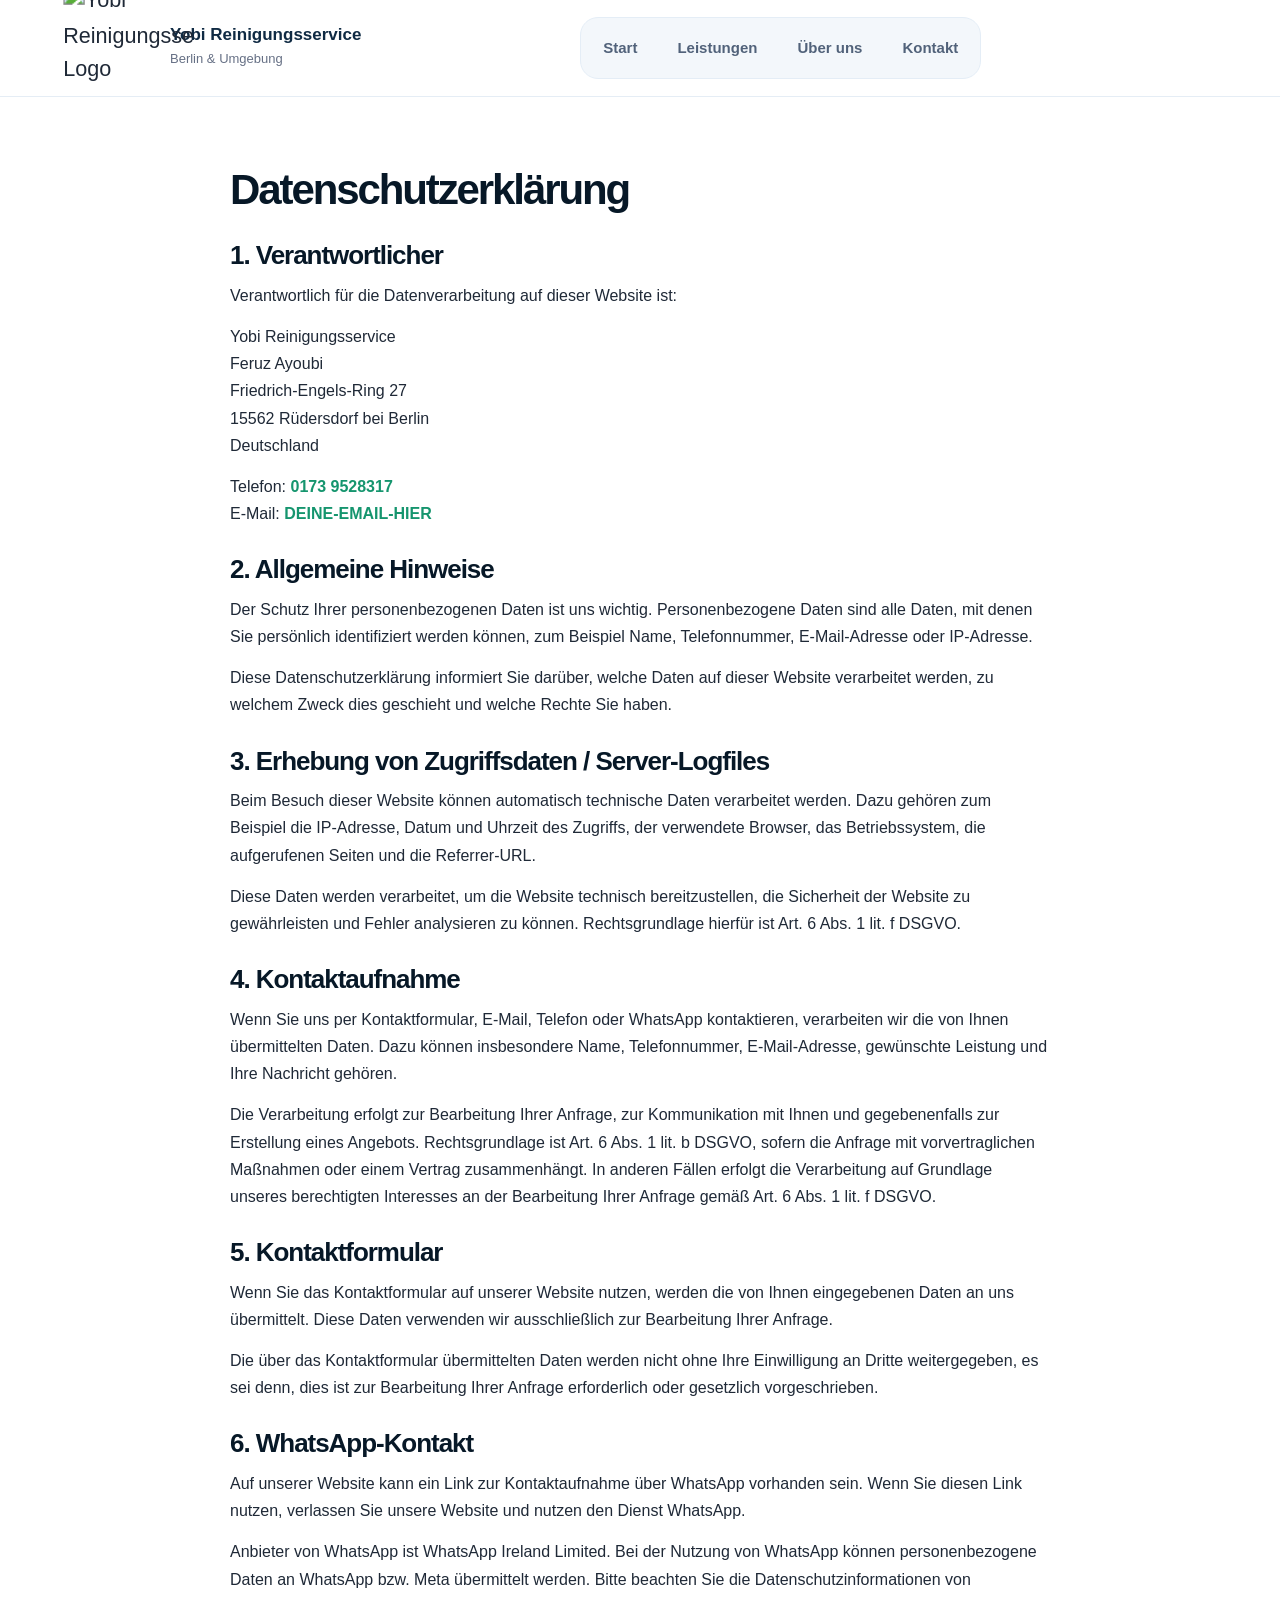
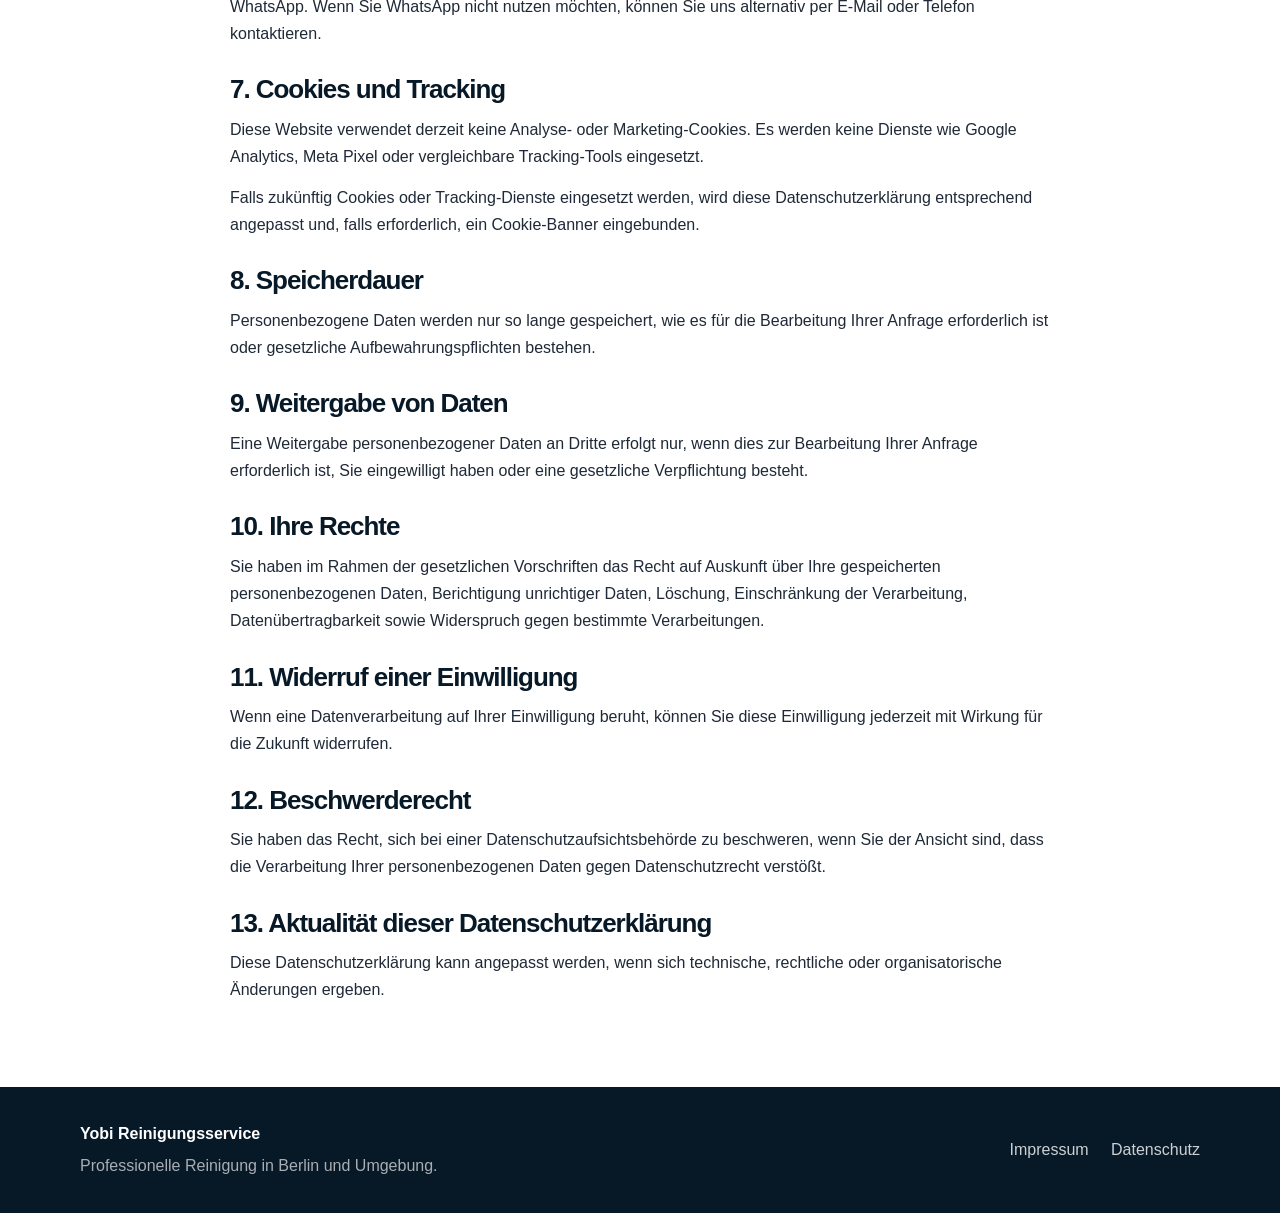
==== datenschutz.html @ 91d22fc0 "Add files via upload" ====
<!DOCTYPE html>
<html lang="de">
<head>
    <meta charset="UTF-8" />
    <meta name="viewport" content="width=device-width, initial-scale=1.0" />

    <title>Datenschutzerklärung | Yobi Reinigungsservice</title>
    <meta name="description" content="Datenschutzerklärung von Yobi Reinigungsservice." />

    <link rel="stylesheet" href="styles.css" />
</head>

<body>
<header class="site-header">
    <div class="container nav-wrapper">
        <a href="index.html" class="logo">
            <img src="images/logo.png" alt="Yobi Reinigungsservice Logo" class="logo-img">
            <span>
          <strong>Yobi Reinigungsservice</strong>
          <small>Berlin & Umgebung</small>
        </span>
        </a>

        <nav class="main-nav">
            <a href="index.html#start">Start</a>
            <a href="index.html#leistungen">Leistungen</a>
            <a href="index.html#ueber-uns">Über uns</a>
            <a href="index.html#kontakt">Kontakt</a>
        </nav>
    </div>
</header>

<main class="section legal-page">
    <div class="container">
        <h1>Datenschutzerklärung</h1>

        <h2>1. Verantwortlicher</h2>
        <p>
            Verantwortlich für die Datenverarbeitung auf dieser Website ist:
        </p>

        <p>
            Yobi Reinigungsservice<br>
            Feruz Ayoubi<br>
            Friedrich-Engels-Ring 27<br>
            15562 Rüdersdorf bei Berlin<br>
            Deutschland
        </p>

        <p>
            Telefon: <a href="tel:+491739528317">0173 9528317</a><br>
            E-Mail: <a href="mailto:DEINE-EMAIL-HIER">DEINE-EMAIL-HIER</a>
        </p>

        <h2>2. Allgemeine Hinweise</h2>
        <p>
            Der Schutz Ihrer personenbezogenen Daten ist uns wichtig. Personenbezogene Daten sind alle Daten,
            mit denen Sie persönlich identifiziert werden können, zum Beispiel Name, Telefonnummer,
            E-Mail-Adresse oder IP-Adresse.
        </p>

        <p>
            Diese Datenschutzerklärung informiert Sie darüber, welche Daten auf dieser Website verarbeitet werden,
            zu welchem Zweck dies geschieht und welche Rechte Sie haben.
        </p>

        <h2>3. Erhebung von Zugriffsdaten / Server-Logfiles</h2>
        <p>
            Beim Besuch dieser Website können automatisch technische Daten verarbeitet werden.
            Dazu gehören zum Beispiel die IP-Adresse, Datum und Uhrzeit des Zugriffs,
            der verwendete Browser, das Betriebssystem, die aufgerufenen Seiten und die Referrer-URL.
        </p>

        <p>
            Diese Daten werden verarbeitet, um die Website technisch bereitzustellen,
            die Sicherheit der Website zu gewährleisten und Fehler analysieren zu können.
            Rechtsgrundlage hierfür ist Art. 6 Abs. 1 lit. f DSGVO.
        </p>

        <h2>4. Kontaktaufnahme</h2>
        <p>
            Wenn Sie uns per Kontaktformular, E-Mail, Telefon oder WhatsApp kontaktieren,
            verarbeiten wir die von Ihnen übermittelten Daten. Dazu können insbesondere Name,
            Telefonnummer, E-Mail-Adresse, gewünschte Leistung und Ihre Nachricht gehören.
        </p>

        <p>
            Die Verarbeitung erfolgt zur Bearbeitung Ihrer Anfrage, zur Kommunikation mit Ihnen
            und gegebenenfalls zur Erstellung eines Angebots. Rechtsgrundlage ist Art. 6 Abs. 1 lit. b DSGVO,
            sofern die Anfrage mit vorvertraglichen Maßnahmen oder einem Vertrag zusammenhängt.
            In anderen Fällen erfolgt die Verarbeitung auf Grundlage unseres berechtigten Interesses
            an der Bearbeitung Ihrer Anfrage gemäß Art. 6 Abs. 1 lit. f DSGVO.
        </p>

        <h2>5. Kontaktformular</h2>
        <p>
            Wenn Sie das Kontaktformular auf unserer Website nutzen, werden die von Ihnen eingegebenen
            Daten an uns übermittelt. Diese Daten verwenden wir ausschließlich zur Bearbeitung Ihrer Anfrage.
        </p>

        <p>
            Die über das Kontaktformular übermittelten Daten werden nicht ohne Ihre Einwilligung an Dritte
            weitergegeben, es sei denn, dies ist zur Bearbeitung Ihrer Anfrage erforderlich oder gesetzlich vorgeschrieben.
        </p>

        <h2>6. WhatsApp-Kontakt</h2>
        <p>
            Auf unserer Website kann ein Link zur Kontaktaufnahme über WhatsApp vorhanden sein.
            Wenn Sie diesen Link nutzen, verlassen Sie unsere Website und nutzen den Dienst WhatsApp.
        </p>

        <p>
            Anbieter von WhatsApp ist WhatsApp Ireland Limited. Bei der Nutzung von WhatsApp können
            personenbezogene Daten an WhatsApp bzw. Meta übermittelt werden. Bitte beachten Sie die
            Datenschutzinformationen von WhatsApp. Wenn Sie WhatsApp nicht nutzen möchten, können Sie uns
            alternativ per E-Mail oder Telefon kontaktieren.
        </p>

        <h2>7. Cookies und Tracking</h2>
        <p>
            Diese Website verwendet derzeit keine Analyse- oder Marketing-Cookies.
            Es werden keine Dienste wie Google Analytics, Meta Pixel oder vergleichbare Tracking-Tools eingesetzt.
        </p>

        <p>
            Falls zukünftig Cookies oder Tracking-Dienste eingesetzt werden, wird diese Datenschutzerklärung
            entsprechend angepasst und, falls erforderlich, ein Cookie-Banner eingebunden.
        </p>

        <h2>8. Speicherdauer</h2>
        <p>
            Personenbezogene Daten werden nur so lange gespeichert, wie es für die Bearbeitung Ihrer Anfrage
            erforderlich ist oder gesetzliche Aufbewahrungspflichten bestehen.
        </p>

        <h2>9. Weitergabe von Daten</h2>
        <p>
            Eine Weitergabe personenbezogener Daten an Dritte erfolgt nur, wenn dies zur Bearbeitung Ihrer Anfrage
            erforderlich ist, Sie eingewilligt haben oder eine gesetzliche Verpflichtung besteht.
        </p>

        <h2>10. Ihre Rechte</h2>
        <p>
            Sie haben im Rahmen der gesetzlichen Vorschriften das Recht auf Auskunft über Ihre gespeicherten
            personenbezogenen Daten, Berichtigung unrichtiger Daten, Löschung, Einschränkung der Verarbeitung,
            Datenübertragbarkeit sowie Widerspruch gegen bestimmte Verarbeitungen.
        </p>

        <h2>11. Widerruf einer Einwilligung</h2>
        <p>
            Wenn eine Datenverarbeitung auf Ihrer Einwilligung beruht, können Sie diese Einwilligung jederzeit
            mit Wirkung für die Zukunft widerrufen.
        </p>

        <h2>12. Beschwerderecht</h2>
        <p>
            Sie haben das Recht, sich bei einer Datenschutzaufsichtsbehörde zu beschweren,
            wenn Sie der Ansicht sind, dass die Verarbeitung Ihrer personenbezogenen Daten gegen Datenschutzrecht verstößt.
        </p>

        <h2>13. Aktualität dieser Datenschutzerklärung</h2>
        <p>
            Diese Datenschutzerklärung kann angepasst werden, wenn sich technische, rechtliche oder organisatorische
            Änderungen ergeben.
        </p>
    </div>
</main>

<footer class="site-footer">
    <div class="container footer-grid">
        <div>
            <strong>Yobi Reinigungsservice</strong>
            <p>Professionelle Reinigung in Berlin und Umgebung.</p>
        </div>

        <div>
            <a href="impressum.html">Impressum</a>
            <a href="datenschutz.html">Datenschutz</a>
        </div>
    </div>
</footer>
</body>
</html>
---- styles.css ----
:root {
  --navy: #0f2a43;
  --navy-dark: #071827;
  --green: #20b486;
  --green-dark: #15956e;
  --text: #1f2937;
  --muted: #667085;
  --bg: #ffffff;
  --soft: #f5f8fb;
  --border: #e5eaf0;
  --shadow: 0 24px 70px rgba(15, 42, 67, 0.12);
  --radius: 24px;
}

* {
  box-sizing: border-box;
  margin: 0;
  padding: 0;
}

html {
  scroll-behavior: smooth;
}

body {
  font-family: Arial, Helvetica, sans-serif;
  color: var(--text);
  background: var(--bg);
  line-height: 1.6;
}

a {
  color: inherit;
  text-decoration: none;
}

.container {
  width: min(1120px, calc(100% - 40px));
  margin: 0 auto;
}

/* Header */

.site-header {
  position: sticky;
  top: 0;
  z-index: 100;
  background: rgba(255, 255, 255, 0.96);
  backdrop-filter: blur(16px);
  border-bottom: 1px solid #e5edf5;
}

.nav-wrapper {
  min-height: 96px;
  display: grid;
  grid-template-columns: auto 1fr auto;
  align-items: center;
  gap: 34px;
}

.logo {
  display: flex;
  align-items: center;
  gap: 4px;
  flex-shrink: 0;
}

.logo-img {
  width: 96px;
  height: 96px;
  object-fit: contain;
  display: block;
  flex-shrink: 0;
  transform: scale(1.35);
  margin-right: -10px;
}

.logo strong {
  display: block;
  color: var(--navy);
  font-size: 17px;
  font-weight: 900;
  line-height: 1.1;
}

.logo small {
  display: block;
  color: var(--muted);
  font-size: 13px;
  margin-top: 5px;
}

.main-nav {
  justify-self: center;
  display: flex;
  align-items: center;
  gap: 8px;
  padding: 6px;
  background: #f3f7fb;
  border: 1px solid #e4edf6;
  border-radius: 18px;
}

.main-nav a {
  padding: 12px 16px;
  border-radius: 14px;
  color: #51627a;
  font-size: 15px;
  font-weight: 800;
  white-space: nowrap;
  transition: 0.2s ease;
}

.main-nav a:hover,
.main-nav a.active {
  color: #15956e;
  background: #ffffff;
  box-shadow: 0 8px 20px rgba(32, 180, 134, 0.12);
}
.header-actions {
  display: flex;
  align-items: center;
  gap: 12px;
}

.phone-btn {
  min-height: 48px;
  padding: 0 18px;
  border-radius: 14px;
  border: 1px solid #dfe8f2;
  display: inline-flex;
  align-items: center;
  justify-content: center;
  color: var(--navy);
  font-size: 15px;
  font-weight: 800;
  background: #ffffff;
  white-space: nowrap;
}

.offer-btn {
  min-height: 48px;
  padding: 0 22px;
  border-radius: 14px;
  background: var(--green);
  color: #ffffff;
  display: inline-flex;
  align-items: center;
  justify-content: center;
  font-size: 15px;
  font-weight: 900;
  white-space: nowrap;
  box-shadow: 0 14px 30px rgba(32, 180, 134, 0.25);
}

.offer-btn:hover {
  background: var(--green-dark);
}

.offer-btn:hover {
  background: #0b5f9d;
}

.menu-toggle {
  display: none;
  width: 44px;
  height: 44px;
  border: 1px solid var(--border);
  border-radius: 12px;
  background: #fff;
  cursor: pointer;
}

.menu-toggle span {
  display: block;
  width: 20px;
  height: 2px;
  margin: 5px auto;
  background: var(--navy);
  border-radius: 99px;
}

/* Hero */

.hero {
  padding: 90px 0 80px;
  background:
    radial-gradient(circle at top left, rgba(32, 180, 134, 0.14), transparent 35%),
    linear-gradient(180deg, #ffffff 0%, #f7fbfd 100%);
}

.hero-grid {
  display: grid;
  grid-template-columns: 1.1fr 0.9fr;
  gap: 56px;
  align-items: center;
}

.eyebrow {
  display: inline-flex;
  align-items: center;
  gap: 8px;
  color: var(--green-dark);
  font-weight: 800;
  font-size: 14px;
  letter-spacing: 0.08em;
  text-transform: uppercase;
  margin-bottom: 16px;
}

h1,
h2,
h3 {
  color: var(--navy-dark);
  line-height: 1.1;
}

h1 {
  font-size: clamp(44px, 6vw, 74px);
  letter-spacing: -0.05em;
  margin-bottom: 24px;
}

h2 {
  font-size: clamp(32px, 4vw, 48px);
  letter-spacing: -0.04em;
  margin-bottom: 18px;
}

h3 {
  font-size: 22px;
  margin-bottom: 10px;
}

.hero-text {
  font-size: 20px;
  color: var(--muted);
  max-width: 640px;
  margin-bottom: 32px;
}

.hero-actions {
  display: flex;
  flex-wrap: wrap;
  gap: 14px;
  margin-bottom: 28px;
}

.btn {
  display: inline-flex;
  align-items: center;
  justify-content: center;
  min-height: 52px;
  padding: 0 22px;
  border-radius: 999px;
  font-weight: 800;
  transition: 0.2s ease;
  border: 0;
  cursor: pointer;
}

.btn-primary {
  background: var(--green);
  color: #fff;
  box-shadow: 0 16px 34px rgba(32, 180, 134, 0.3);
}

.btn-primary:hover {
  background: var(--green-dark);
  transform: translateY(-2px);
}

.btn-secondary {
  background: #fff;
  color: var(--navy);
  border: 1px solid var(--border);
}

.btn-secondary:hover {
  transform: translateY(-2px);
  box-shadow: var(--shadow);
}

.trust-list {
  display: flex;
  flex-wrap: wrap;
  gap: 12px;
}

.trust-list span {
  padding: 10px 14px;
  border-radius: 999px;
  background: #fff;
  border: 1px solid var(--border);
  color: var(--navy);
  font-weight: 700;
  font-size: 14px;
}

.hero-card {
  position: relative;
}

.hero-image-placeholder {
  min-height: 520px;
  border-radius: 34px;
  background-image:
    linear-gradient(rgba(15, 42, 67, 0.15), rgba(15, 42, 67, 0.25)),
    url("images/berlin-hero.jpg");
  background-size: cover;
  background-position: center;
  box-shadow: var(--shadow);
  overflow: hidden;
}

.hero-image-placeholder span {
  font-size: 42px;
  color: #fff;
  font-weight: 900;
  letter-spacing: -0.04em;
}
.hero {
  padding: 110px 0 90px;
  min-height: 760px;
  display: flex;
  align-items: center;
  background-image:
    linear-gradient(
      90deg,
      rgba(255, 255, 255, 0.98) 0%,
      rgba(255, 255, 255, 0.9) 32%,
      rgba(255, 255, 255, 0.55) 55%,
      rgba(255, 255, 255, 0.08) 100%
    ),
    url("images/berlin-hero.png");
  background-size: cover;
  background-position: center right;
  background-repeat: no-repeat;
}

.stats-card {
  position: absolute;
  left: -30px;
  bottom: 34px;
  width: 260px;
  padding: 22px;
  border-radius: 22px;
  background: #fff;
  box-shadow: var(--shadow);
  display: grid;
  gap: 16px;
}

.stats-card strong {
  display: block;
  color: var(--green-dark);
  font-size: 28px;
  line-height: 1;
}

.stats-card span {
  color: var(--muted);
  font-size: 14px;
}

/* Sections */

.section {
  padding: 90px 0;
}

.section-soft {
  background: var(--soft);
}

.section-heading {
  max-width: 760px;
  margin-bottom: 42px;
}

.section-heading p {
  color: var(--muted);
  font-size: 18px;
}

.service-grid {
  display: grid;
  grid-template-columns: repeat(3, 1fr);
  gap: 22px;
}

.service-card {
  padding: 30px;
  border: 1px solid var(--border);
  border-radius: var(--radius);
  background: #fff;
  box-shadow: 0 12px 40px rgba(15, 42, 67, 0.06);
  transition: 0.2s ease;
}
.service-card {
  position: relative;
  overflow: hidden;
  background-size: cover;
  background-position: center;
  isolation: isolate;
}

.service-card::before {
  content: "";
  position: absolute;
  inset: 0;
  background: linear-gradient(
    90deg,
    rgba(255, 255, 255, 1) 0%,
    rgba(255, 255, 255, 0.96) 45%,
    rgba(255, 255, 255, 0.72) 70%,
    rgba(255, 255, 255, 0.28) 100%
  );
  z-index: -1;
}

.service-wohnung {
  background-image: url("images/wohnung.png");
}
.service-icon {
  width: 54px;
  height: 54px;
  border-radius: 18px;
  background: rgba(32, 180, 134, 0.12);
  color: var(--green-dark);
  display: grid;
  place-items: center;
  font-size: 26px;
  margin-bottom: 22px;
}
.service-fenster {
  background-image: url("images/fensterreinigung.png");
  background-position: center right;
}
.service-umzug {
  background-image: url("images/umzug.png");
  background-position: center right;
  background-size: cover;
  background-repeat: no-repeat;
}

.service-treppenhaus {
  background-image: url("images/treppen.png");
  background-position: center right;
  background-size: cover;
  background-repeat: no-repeat;
}
.service-grund {
  background-image: url("images/grund.png");
  background-position: center right;
  background-size: cover;
  background-repeat: no-repeat;
}

.service-buero {
  background-image: url("images/buero.png");
  background-position: center right;
  background-size: cover;
  background-repeat: no-repeat;
}
.service-card h3 {
  margin-bottom: 12px;
}

.service-card:hover {
  transform: translateY(-6px);
  box-shadow: var(--shadow);
  border-color: rgba(32, 180, 134, 0.35);
}

.service-card p {
  color: var(--muted);
}

/* About */

.split {
  display: grid;
  grid-template-columns: 0.8fr 1.2fr;
  gap: 70px;
  align-items: start;
}

.split p {
  color: var(--muted);
  font-size: 18px;
}

.feature-list {
  margin-top: 26px;
  display: grid;
  grid-template-columns: repeat(2, 1fr);
  gap: 14px;
}

.feature-list span {
  padding: 16px;
  border-radius: 18px;
  background: #fff;
  border: 1px solid var(--border);
  font-weight: 800;
  color: var(--navy);
}

/* Process */

.process-grid {
  display: grid;
  grid-template-columns: repeat(3, 1fr);
  gap: 22px;
}

.process-card {
  padding: 30px;
  border-radius: var(--radius);
  background: var(--navy);
  color: #fff;
}

.process-card span {
  display: inline-flex;
  margin-bottom: 24px;
  color: var(--green);
  font-size: 18px;
  font-weight: 900;
}

.process-card h3 {
  color: #fff;
}

.process-card p {
  color: rgba(255, 255, 255, 0.75);
}

/* Contact */

.contact-section {
  background: linear-gradient(180deg, #ffffff 0%, #f7fbfd 100%);
}

.contact-grid {
  display: grid;
  grid-template-columns: 0.9fr 1.1fr;
  gap: 50px;
  align-items: start;
}

.contact-info {
  margin-top: 28px;
  display: grid;
  gap: 12px;
}

.contact-info p {
  padding: 16px 18px;
  background: #fff;
  border: 1px solid var(--border);
  border-radius: 16px;
}

.contact-form {
  padding: 34px;
  border-radius: 30px;
  background: #fff;
  box-shadow: var(--shadow);
  display: grid;
  gap: 16px;
}

.contact-form label {
  display: grid;
  gap: 7px;
  font-weight: 800;
  color: var(--navy);
}

.contact-form input,
.contact-form select,
.contact-form textarea {
  width: 100%;
  border: 1px solid var(--border);
  border-radius: 14px;
  padding: 14px 16px;
  font: inherit;
  color: var(--text);
  background: #fff;
  outline: none;
}

.contact-form textarea {
  min-height: 130px;
  resize: vertical;
}

.contact-form input:focus,
.contact-form select:focus,
.contact-form textarea:focus {
  border-color: var(--green);
  box-shadow: 0 0 0 4px rgba(32, 180, 134, 0.13);
}

/* Footer */

.site-footer {
  background: var(--navy-dark);
  color: #fff;
  padding: 34px 0;
}

.footer-grid {
  display: flex;
  justify-content: space-between;
  gap: 24px;
  align-items: center;
}

.site-footer p {
  color: rgba(255, 255, 255, 0.65);
  margin-top: 6px;
}

.site-footer a {
  color: rgba(255, 255, 255, 0.8);
  margin-left: 18px;
}

.site-footer a:hover {
  color: #fff;
}

/* Mobile */

@media (max-width: 900px) {
  .menu-toggle {
    display: block;
  }

  .main-nav {
    position: absolute;
    top: 82px;
    left: 20px;
    right: 20px;
    display: none;
    flex-direction: column;
    align-items: stretch;
    gap: 0;
    padding: 16px;
    background: #fff;
    border: 1px solid var(--border);
    border-radius: 22px;
    box-shadow: var(--shadow);
  }

  .main-nav.is-open {
    display: flex;
  }

  .main-nav a {
    padding: 14px;
    border-radius: 12px;
  }

  .nav-cta {
    text-align: center;
    margin-top: 8px;
  }

  .hero-grid,
  .split,
  .contact-grid {
    grid-template-columns: 1fr;
  }

  .hero {
    padding: 60px 0;
  }

  .hero-image-placeholder {
    min-height: 340px;
  }

  .stats-card {
    position: static;
    width: 100%;
    margin-top: 18px;
  }

  .service-grid,
  .process-grid {
    grid-template-columns: 1fr;
  }

  .feature-list {
    grid-template-columns: 1fr;
  }

  .section {
    padding: 64px 0;
  }

  .footer-grid {
    flex-direction: column;
    align-items: flex-start;
  }

  .site-footer a {
    margin-left: 0;
    margin-right: 18px;
  }
}

@media (max-width: 520px) {
  .container {
    width: min(100% - 28px, 1120px);
  }

  .logo strong {
    font-size: 14px;
  }

  .logo small {
    font-size: 12px;
  }

  h1 {
    font-size: 42px;
  }

  .hero-text {
    font-size: 17px;
  }

  .hero-actions {
    flex-direction: column;
  }

  .btn {
    width: 100%;
  }

  .contact-form {
    padding: 22px;
  }
}
.hero-card,
.hero-image-placeholder {
  display: none !important;
}
.legal-page {
  padding: 70px 0;
}

.legal-page .container {
  max-width: 820px;
}

.legal-page h1 {
  font-size: 42px;
  margin-bottom: 28px;
}

.legal-page h2 {
  font-size: 26px;
  margin-top: 28px;
  margin-bottom: 12px;
}

.legal-page p {
  font-size: 16px;
  line-height: 1.7;
  color: var(--text);
  margin-bottom: 14px;
}

.legal-page a {
  color: var(--green-dark);
  font-weight: 700;
}
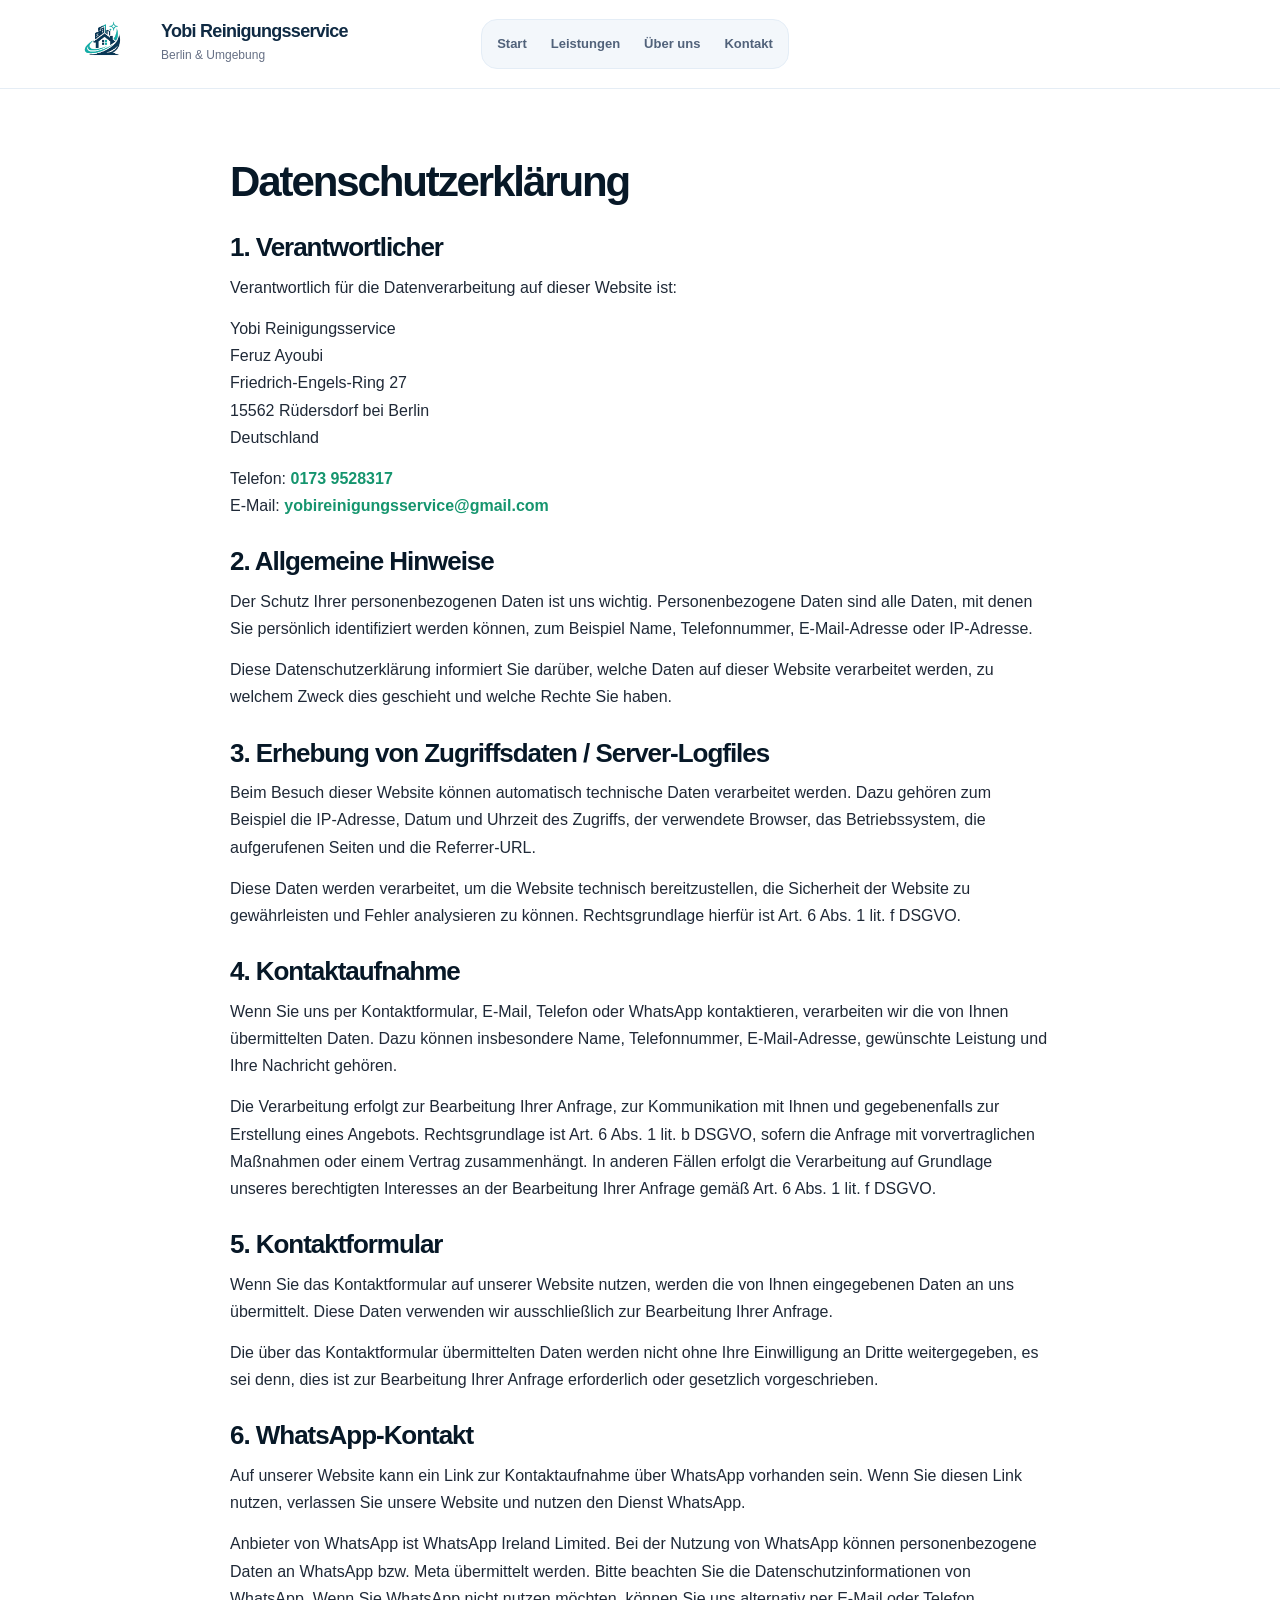
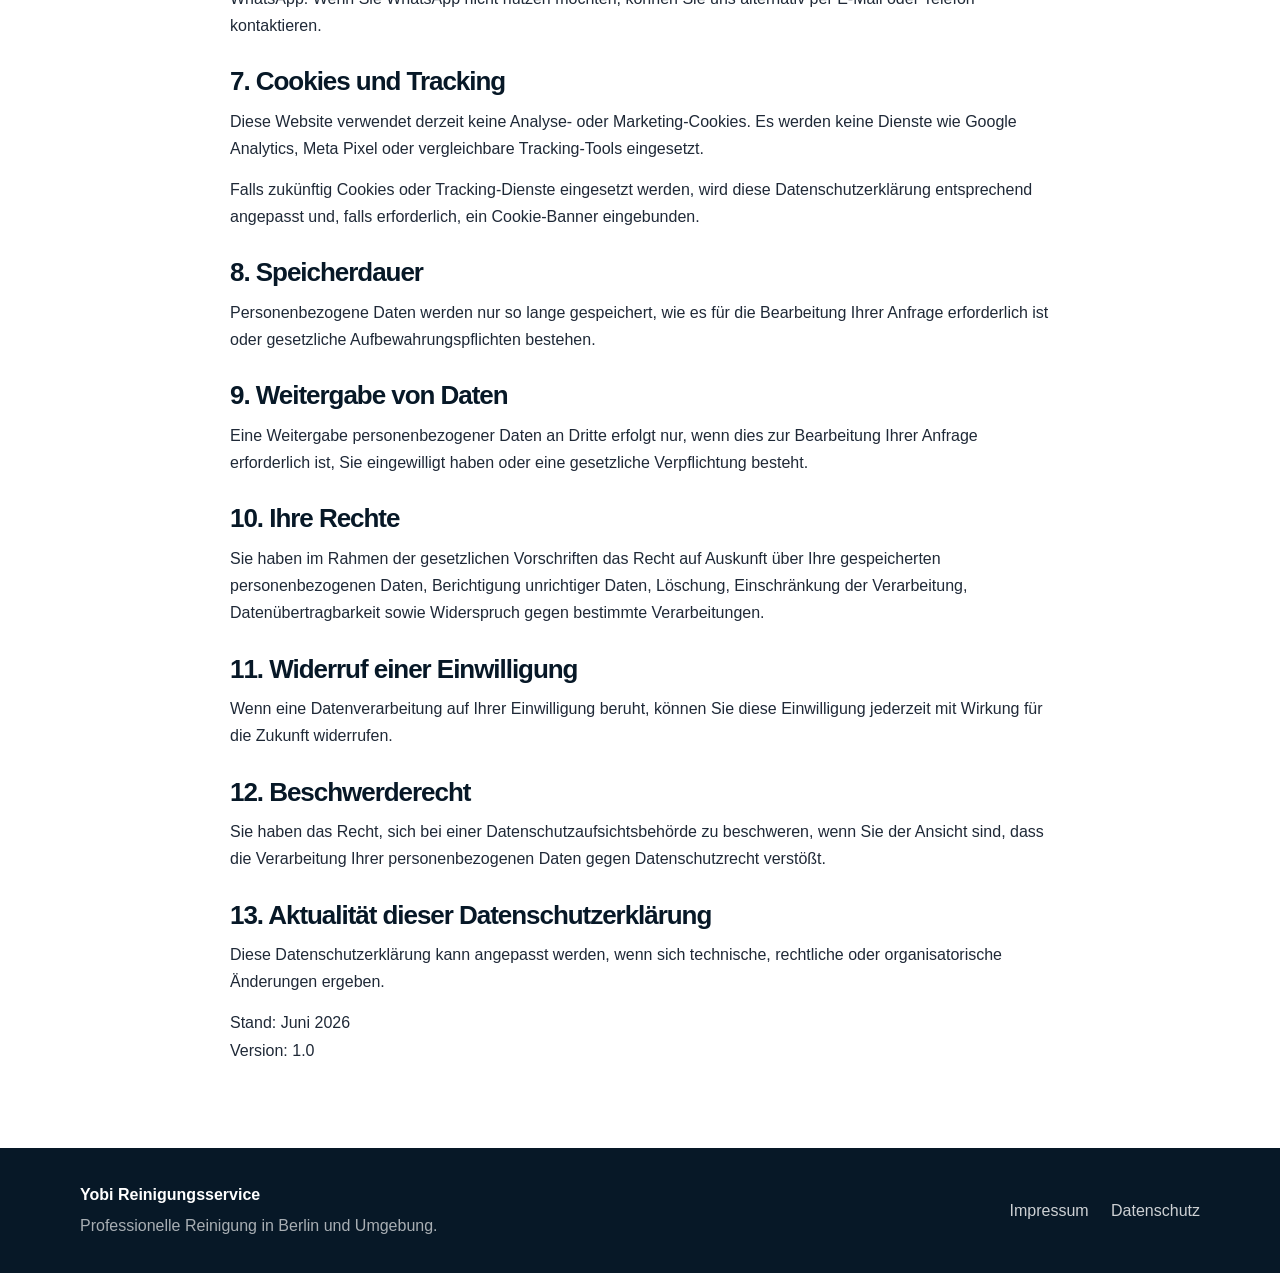
==== commit d0c38df1: "Add files via upload" ====
--- a/datenschutz.html
+++ b/datenschutz.html
@@ -49,7 +49,7 @@
 
         <p>
             Telefon: <a href="tel:+491739528317">0173 9528317</a><br>
-            E-Mail: <a href="mailto:DEINE-EMAIL-HIER">DEINE-EMAIL-HIER</a>
+            E-Mail: <a href="mailto:yobireinigungsservice@gmail.com">yobireinigungsservice@gmail.com</a>
         </p>
 
         <h2>2. Allgemeine Hinweise</h2>
@@ -163,6 +163,10 @@
             Diese Datenschutzerklärung kann angepasst werden, wenn sich technische, rechtliche oder organisatorische
             Änderungen ergeben.
         </p>
+        <p class="privacy-version">
+            Stand: Juni 2026<br>
+            Version: 1.0
+        </p>
     </div>
 </main>
 
--- a/styles.css
+++ b/styles.css
@@ -51,61 +51,64 @@
 }
 
 .nav-wrapper {
-  min-height: 96px;
-  display: grid;
-  grid-template-columns: auto 1fr auto;
+  min-height: 88px;
+  display: grid;
+  grid-template-columns: 300px 1fr 310px;
   align-items: center;
-  gap: 34px;
+  gap: 28px;
 }
 
 .logo {
   display: flex;
   align-items: center;
-  gap: 4px;
+  gap: 5px;
+  min-width: 0;
   flex-shrink: 0;
 }
 
 .logo-img {
-  width: 96px;
-  height: 96px;
+  width: 58px;
+  height: 58px;
   object-fit: contain;
   display: block;
   flex-shrink: 0;
-  transform: scale(1.35);
-  margin-right: -10px;
+  transform: scale(1.45);
+  transform-origin: center;
+  margin-right: 8px;
 }
 
 .logo strong {
   display: block;
   color: var(--navy);
-  font-size: 17px;
+  font-size: 20px;
+  line-height: 0.95;
   font-weight: 900;
-  line-height: 1.1;
+  letter-spacing: -0.04em;
 }
 
 .logo small {
   display: block;
   color: var(--muted);
   font-size: 13px;
-  margin-top: 5px;
-}
-
+  margin-top: 6px;
+}
 .main-nav {
   justify-self: center;
   display: flex;
   align-items: center;
-  gap: 8px;
-  padding: 6px;
+  gap: 4px;
+  padding: 5px;
   background: #f3f7fb;
   border: 1px solid #e4edf6;
-  border-radius: 18px;
+  border-radius: 16px;
+  min-width: 0;
 }
 
 .main-nav a {
-  padding: 12px 16px;
-  border-radius: 14px;
+  padding: 10px 12px;
+  border-radius: 12px;
   color: #51627a;
-  font-size: 15px;
+  font-size: 14px;
   font-weight: 800;
   white-space: nowrap;
   transition: 0.2s ease;
@@ -118,41 +121,79 @@
   box-shadow: 0 8px 20px rgba(32, 180, 134, 0.12);
 }
 .header-actions {
+  justify-self: end;
   display: flex;
   align-items: center;
-  gap: 12px;
+  gap: 8px;
+  min-width: 0;
+  margin-left: auto;
 }
 
 .phone-btn {
-  min-height: 48px;
-  padding: 0 18px;
-  border-radius: 14px;
-  border: 1px solid #dfe8f2;
+  min-height: 44px;
+  padding: 0 14px;
+  border-radius: 13px;
+  border: 1px solid rgba(32, 180, 134, 0.28);
   display: inline-flex;
   align-items: center;
   justify-content: center;
   color: var(--navy);
-  font-size: 15px;
+  font-size: 14px;
   font-weight: 800;
   background: #ffffff;
   white-space: nowrap;
 }
 
 .offer-btn {
-  min-height: 48px;
-  padding: 0 22px;
-  border-radius: 14px;
+  min-height: 44px;
+  padding: 0 16px;
+  border-radius: 13px;
   background: var(--green);
   color: #ffffff;
   display: inline-flex;
   align-items: center;
   justify-content: center;
-  font-size: 15px;
+  font-size: 14px;
   font-weight: 900;
   white-space: nowrap;
-  box-shadow: 0 14px 30px rgba(32, 180, 134, 0.25);
-}
-
+  box-shadow: 0 12px 26px rgba(32, 180, 134, 0.22);
+}
+@media (max-width: 1280px) {
+  .nav-wrapper {
+    grid-template-columns: 270px 1fr 280px;
+    gap: 12px;
+  }
+
+  .logo-img {
+    width: 52px;
+    height: 52px;
+    transform: scale(1.3);
+    margin-right: 6px;
+  }
+
+  .logo strong {
+    font-size: 18px;
+  }
+
+  .logo small {
+    font-size: 12px;
+  }
+
+  .main-nav a {
+    padding: 9px 10px;
+    font-size: 13px;
+  }
+
+  .phone-btn {
+    padding: 0 12px;
+    font-size: 13px;
+  }
+
+  .offer-btn {
+    padding: 0 14px;
+    font-size: 13px;
+  }
+}
 .offer-btn:hover {
   background: var(--green-dark);
 }
@@ -781,4 +822,215 @@
 .legal-page a {
   color: var(--green-dark);
   font-weight: 700;
+}
+.logo-img {
+  width: 58px !important;
+  height: 58px !important;
+  object-fit: contain !important;
+  transform: scale(1.9) !important;
+  transform-origin: center !important;
+  margin-right: 18px !important;
+}
+
+/* Mobile Header komplett getrennt */
+
+.mobile-header {
+  display: none;
+}
+
+@media (max-width: 900px) {
+  .desktop-header {
+    display: none !important;
+  }
+
+  .mobile-header {
+    min-height: 78px;
+    display: flex;
+    align-items: center;
+    justify-content: space-between;
+    position: relative;
+  }
+
+  .mobile-logo {
+    display: flex;
+    align-items: center;
+    gap: 10px;
+    min-width: 0;
+  }
+
+  .mobile-logo-img {
+    width: 54px;
+    height: 54px;
+    object-fit: contain;
+    display: block;
+    flex-shrink: 0;
+  }
+
+  .mobile-logo strong {
+    display: block;
+    color: var(--navy);
+    font-size: 15px;
+    line-height: 1.05;
+    font-weight: 900;
+  }
+
+  .mobile-logo small {
+    display: block;
+    color: var(--muted);
+    font-size: 12px;
+    margin-top: 4px;
+  }
+
+  .mobile-menu-toggle {
+    width: 42px;
+    height: 42px;
+    border: 1px solid var(--border);
+    border-radius: 14px;
+    background: #ffffff;
+    display: flex;
+    flex-direction: column;
+    align-items: center;
+    justify-content: center;
+    gap: 3px;
+    cursor: pointer;
+    flex-shrink: 0;
+  }
+
+  .mobile-menu-toggle span {
+    width: 19px;
+    height: 2px;
+    display: block;
+    background: var(--navy);
+    border-radius: 999px;
+    margin: 0;
+  }
+
+  .mobile-nav {
+    position: absolute;
+    top: 78px;
+    left: 14px;
+    right: 14px;
+    display: none;
+    flex-direction: column;
+    gap: 6px;
+    padding: 14px;
+    background: #ffffff;
+    border: 1px solid var(--border);
+    border-radius: 22px;
+    box-shadow: var(--shadow);
+    z-index: 999;
+  }
+
+  .mobile-nav.is-open {
+    display: flex;
+  }
+
+  .mobile-nav a {
+    padding: 14px 16px;
+    border-radius: 14px;
+    color: var(--navy);
+    font-size: 15px;
+    font-weight: 800;
+    background: #f7fafc;
+  }
+
+  .mobile-nav a:hover {
+    background: #eef5f3;
+  }
+
+  .mobile-whatsapp {
+    background: rgba(32, 180, 134, 0.12) !important;
+    color: var(--green-dark) !important;
+  }
+
+  .mobile-offer {
+    background: var(--green) !important;
+    color: #ffffff !important;
+    text-align: center;
+  }
+
+  html,
+  body {
+    max-width: 100%;
+    overflow-x: hidden;
+  }
+}
+
+@media (max-width: 900px) {
+  .mobile-header {
+    min-height: 82px;
+    display: flex;
+    align-items: center;
+    justify-content: space-between;
+    position: relative;
+  }
+
+  .mobile-logo {
+    position: static;
+    transform: none;
+    display: flex;
+    align-items: center;
+    gap: 8px;
+    text-align: left;
+    max-width: 250px;
+  }
+
+  .mobile-logo-img {
+    width: 46px;
+    height: 46px;
+    object-fit: contain;
+    display: block;
+    flex-shrink: 0;
+  }
+
+  .mobile-logo strong {
+    display: block;
+    color: var(--navy);
+    font-size: 16px;
+    line-height: 1.05;
+    font-weight: 900;
+  }
+
+  .mobile-logo small {
+    display: block;
+    color: var(--muted);
+    font-size: 12px;
+    margin-top: 4px;
+  }
+
+  .mobile-menu-toggle {
+    position: static;
+    width: 42px;
+    height: 42px;
+    border: 1px solid var(--border);
+    border-radius: 14px;
+    background: #ffffff;
+    display: flex;
+    flex-direction: column;
+    align-items: center;
+    justify-content: center;
+    gap: 3px;
+    cursor: pointer;
+    flex-shrink: 0;
+  }
+
+  .mobile-menu-toggle span {
+    width: 19px;
+    height: 2px;
+    display: block;
+    background: var(--navy);
+    border-radius: 999px;
+    margin: 0;
+  }
+
+  .mobile-nav {
+    top: 82px;
+  }
+  .privacy-version {
+    margin-top: 40px;
+    padding-top: 20px;
+    border-top: 1px solid var(--border);
+    color: var(--muted);
+    font-size: 14px;
+  }
 }
